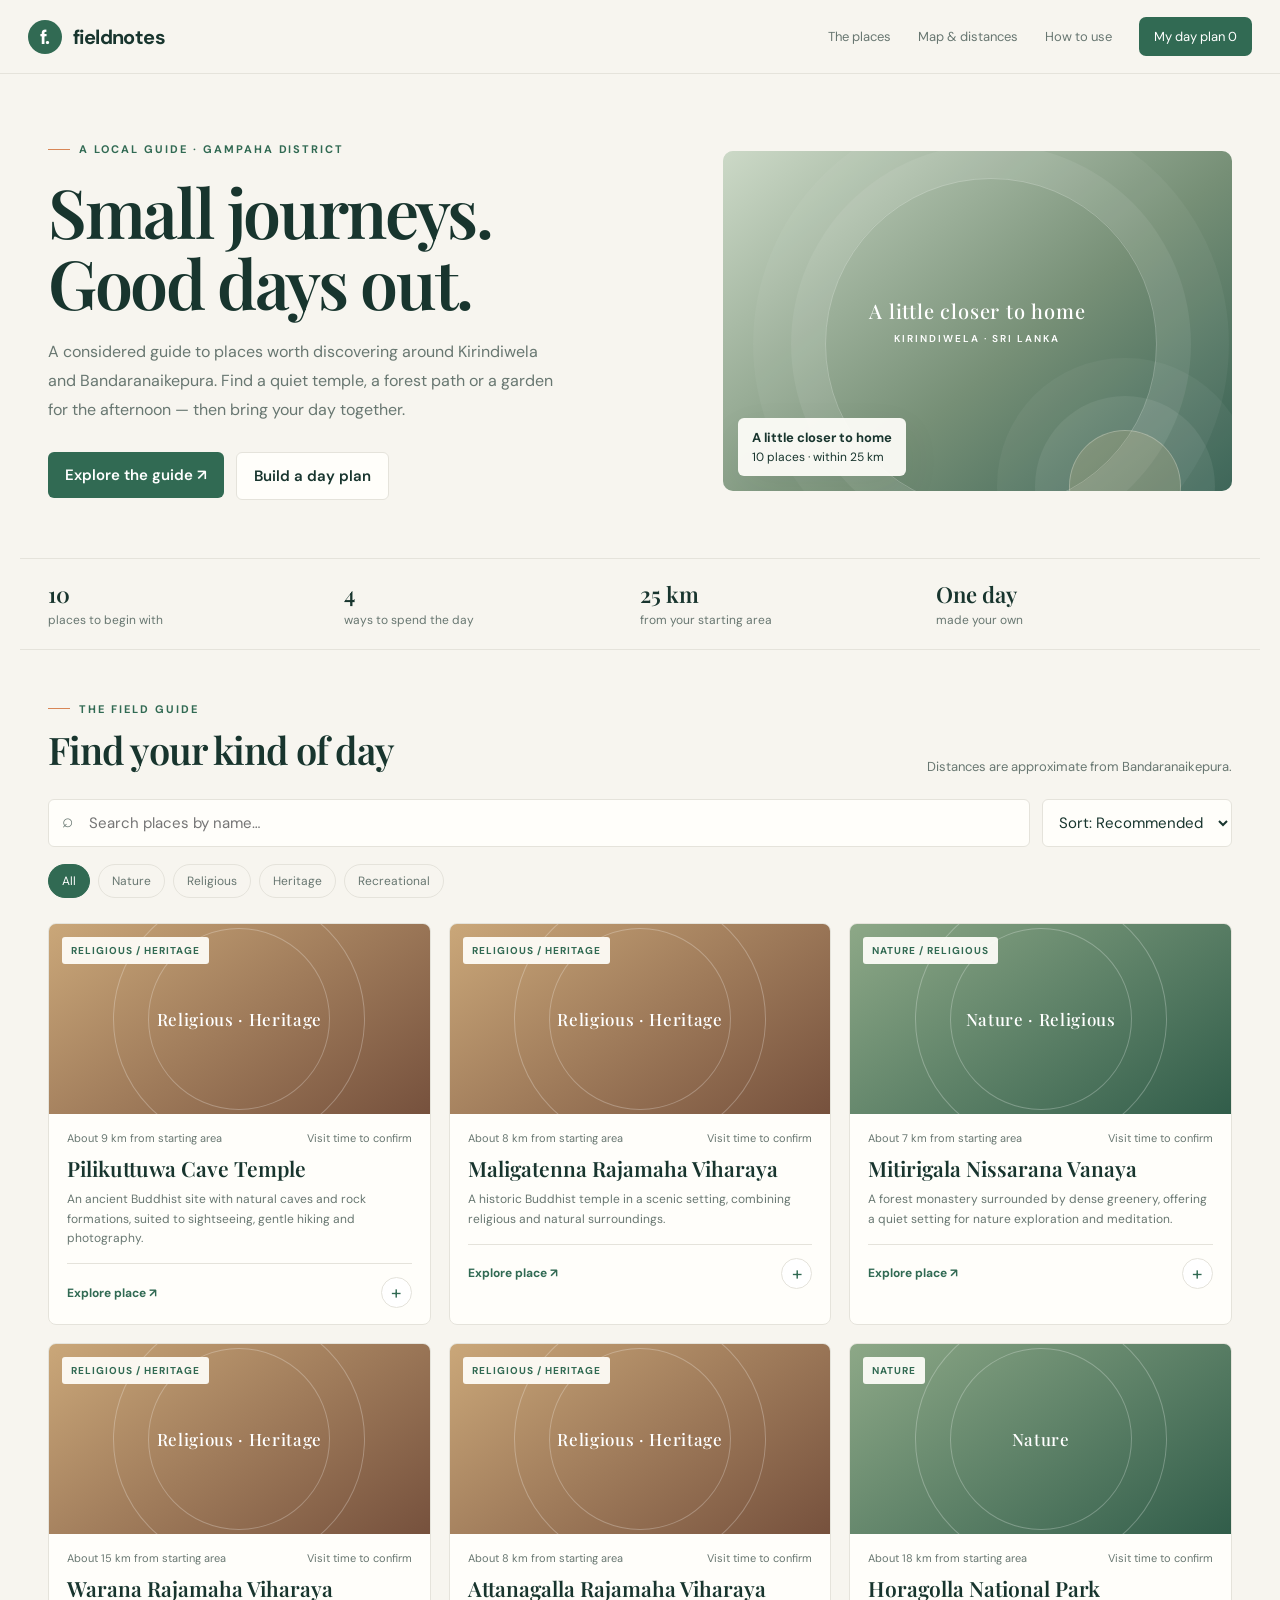
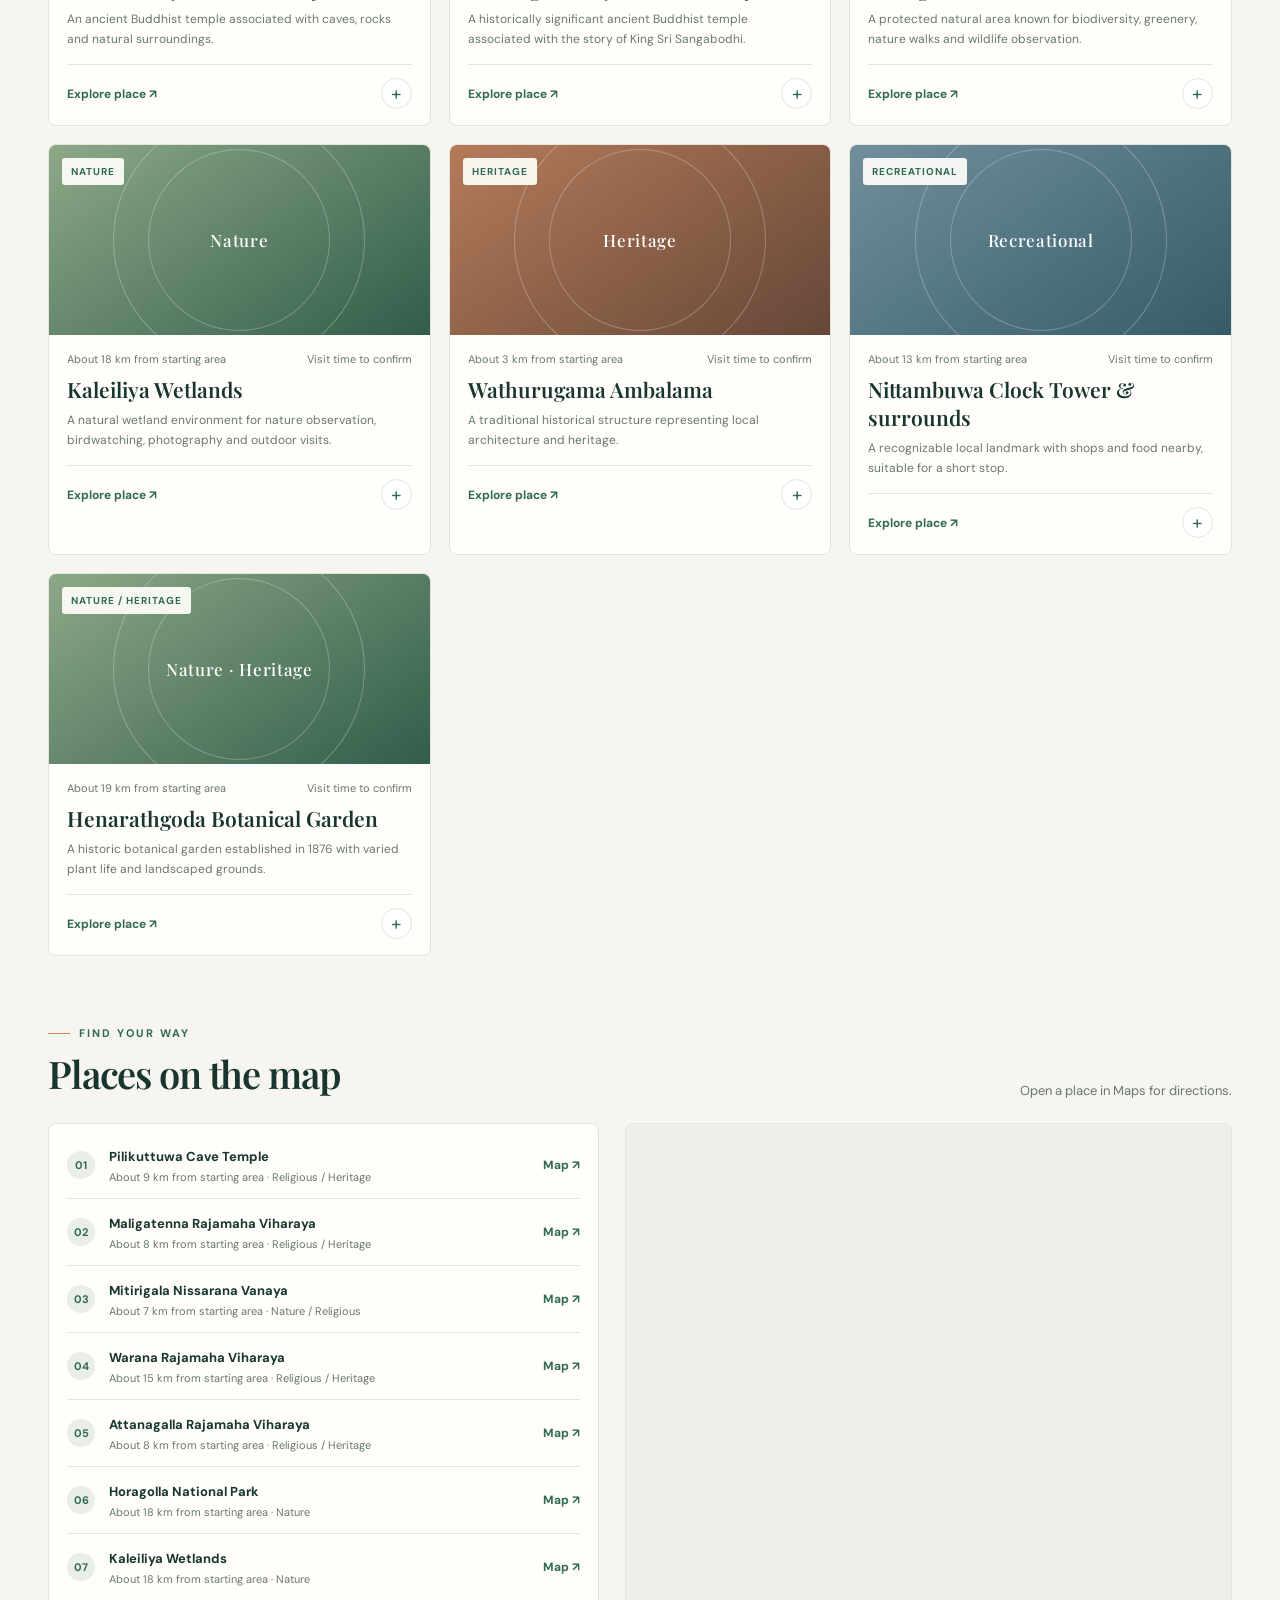
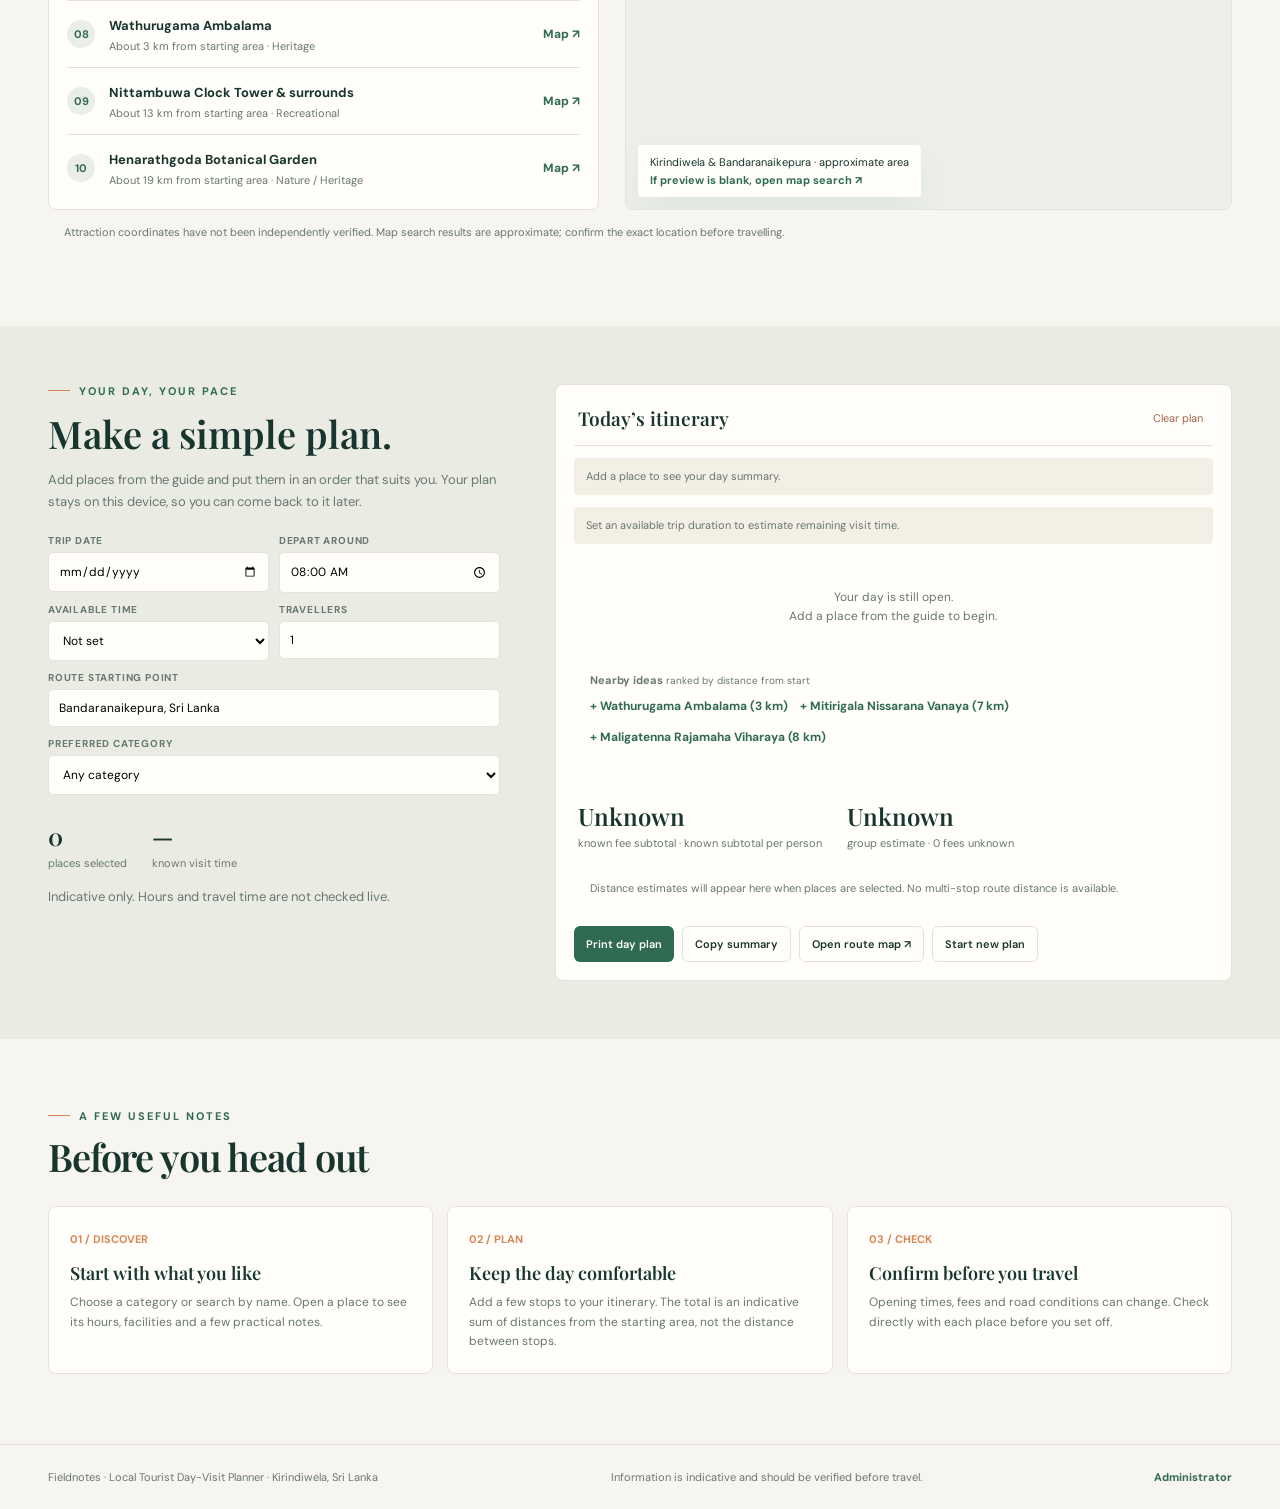
==== index.html @ 4ad93542 "Initial project import" ====
<!doctype html>
<html lang="en">

<head>
    <meta charset="utf-8">
    <meta name="viewport" content="width=device-width,initial-scale=1">
    <meta name="theme-color" content="#f7f5ef">
    <title>Fieldnotes — Local day-trip guide</title>
    <link rel="preconnect" href="https://fonts.googleapis.com">
    <link rel="preconnect" href="https://fonts.gstatic.com" crossorigin>
    <link
        href="https://fonts.googleapis.com/css2?family=DM+Sans:wght@400;500;600;700&family=Playfair+Display:wght@500;600;700&display=swap"
        rel="stylesheet">
    <link rel="stylesheet" href="styles.css">
</head>

<body>
    <header class="topbar"><a class="brand" href="#top"><span
                class="mark">f.</span> fieldnotes</a>
        <nav class="nav"><a href="#places">The places</a><a href="#map">Map & distances</a><a href="#guide">How to
                use</a><a class="plan-link" href="#planner">My day plan <span id="navCount">0</span></a></nav>
    </header>
    <main id="top">
        <section class="hero">
            <div>
                <div class="eyebrow">A local guide · Gampaha district</div>
                <h1>Small journeys.<br>Good days out.</h1>
                <p>A considered guide to places worth discovering around Kirindiwela and Bandaranaikepura. Find a quiet
                    temple, a forest path or a garden for the afternoon — then bring your day together.</p>
                <div class="hero-actions"><a href="#places"><button class="button primary">Explore the guide
                            ↗</button></a><a href="#planner"><button class="button secondary">Build a day
                            plan</button></a></div>
            </div>
            <div class="hero-image">
                <div class="scenic-art" aria-label="Illustrated local landscape">
                    <div class="scenic-label">A little closer to home<small>Kirindiwela · Sri Lanka</small></div>
                </div>
                <div class="photo-note"><b>A little closer to home</b>10 places · within 25 km</div>
            </div>
        </section>
        <div class="stats">
            <div class="stat"><b id="placeCount">10</b><span>places to begin with</span></div>
            <div class="stat"><b id="categoryCount">4</b><span>ways to spend the day</span></div>
            <div class="stat"><b>25 km</b><span>from your starting area</span></div>
            <div class="stat"><b>One day</b><span>made your own</span></div>
        </div>
        <section class="section" id="places">
            <div class="section-head">
                <div>
                    <div class="eyebrow">The field guide</div>
                    <h2>Find your kind of day</h2>
                </div>
                <p>Distances are approximate from Bandaranaikepura.</p>
            </div>
            <div class="toolbar"><label class="search"><span>⌕</span><input id="search"
                        placeholder="Search places by name…" aria-label="Search attractions"></label><select
                    class="sort" id="sort">
                    <option value="default">Sort: Recommended</option>
                    <option value="distance">Nearest first</option>
                    <option value="name">Name A–Z</option>
                </select></div>
            <div class="chips" id="chips"></div>
            <div class="cards" id="cards"></div>
        </section>
        <section class="section" id="map">
            <div class="section-head">
                <div>
                    <div class="eyebrow">Find your way</div>
                    <h2>Places on the map</h2>
                </div>
                <p>Open a place in Maps for directions.</p>
            </div>
            <div class="map-layout">
                <div class="map-list" id="mapList"></div>
                <div class="mapbox"><iframe id="mapFrame" title="Search map for attractions near Kirindiwela"
                        loading="lazy"
                        src="https://www.google.com/maps?q=Kirindiwela%2C%20Sri%20Lanka&output=embed"></iframe>
                    <div class="map-caption"><span id="mapCaption">Kirindiwela & Bandaranaikepura · approximate
                            area</span><br><a id="mapFallbackLink" target="_blank" rel="noopener"
                            href="https://www.google.com/maps/search/?api=1&amp;query=Kirindiwela%20Sri%20Lanka">If
                            preview is blank, open map search ↗</a></div>
                </div>
            </div>
            <p class="map-note">Attraction coordinates have not been independently verified. Map search results are
                approximate; confirm the exact location before travelling.</p>
        </section>
        <section class="planner" id="planner">
            <div class="planner-inner">
                <div class="planner-intro">
                    <div class="eyebrow">Your day, your pace</div>
                    <h2>Make a simple plan.</h2>
                    <p>Add places from the guide and put them in an order that suits you. Your plan stays on this
                        device, so you can come back to it later.</p>
                    <div class="settings">
                        <div class="field"><label for="tripDate">Trip date</label><input id="tripDate" type="date">
                        </div>
                        <div class="field"><label for="departure">Depart around</label><input id="departure" type="time"
                                value="08:00"></div>
                        <div class="field"><label for="availableHours">Available time</label><select
                                id="availableHours">
                                <option value="">Not set</option>
                                <option value="4">4 hours</option>
                                <option value="6">6 hours</option>
                                <option value="8">8 hours</option>
                                <option value="10">10 hours</option>
                            </select></div>
                        <div class="field"><label for="travelers">Travellers</label><input id="travelers" type="number"
                                min="1" max="30" value="1"></div>
                        <div class="field full"><label for="startLocation">Route starting point</label><input
                                id="startLocation" maxlength="120" value="Bandaranaikepura, Sri Lanka"></div>
                        <div class="field full-width"><label for="preferred">Preferred
                                category</label><select id="preferred">
                                <option value="All">Any category</option>
                                <option>Nature</option>
                                <option>Religious</option>
                                <option>Heritage</option>
                                <option>Recreational</option>
                            </select></div>
                    </div>
                    <div class="planner-summary">
                        <div><b id="planPlaces">0</b><span>places selected</span></div>
                        <div><b id="planVisitTime">—</b><span>known visit time</span></div>
                    </div>
                    <p class="planner-footnote">Indicative only. Hours and travel time are not checked
                        live.</p>
                </div>
                <div class="itinerary">
                    <div class="itin-head"><b>Today’s itinerary</b><button id="clearPlan">Clear plan</button></div>
                    <div class="notice" id="planAdvice">Add a place to see your day summary.</div>
                    <div class="notice" id="timeRemainder">Set an available trip duration to
                        estimate remaining visit time.</div>
                    <div id="itinItems"></div>
                    <div class="planner-summary fee-summary">
                        <div><b id="planKnownFees">LKR —</b><span>known fee subtotal · <span id="feePerPerson">per
                                    person</span></span></div>
                        <div><b id="planGroupFees">LKR —</b><span id="unknownFees">group total</span></div>
                    </div>
                    <div class="map-note" id="planDistances">Distance estimates are listed per attraction. No multi-stop
                        route distance is available.</div>
                    <div class="itin-actions"><button class="button primary" id="printPlan">Print day
                            plan</button><button class="button secondary" id="sharePlan">Copy summary</button><button
                            class="button secondary" id="openRoute">Open route map ↗</button><button
                            class="button secondary" id="newPlan">Start new plan</button></div>
                </div>
            </div>
        </section>
        <section class="section" id="guide">
            <div class="section-head">
                <div>
                    <div class="eyebrow">A few useful notes</div>
                    <h2>Before you head out</h2>
                </div>
            </div>
            <div class="guide">
                <article><span class="index">01 / DISCOVER</span>
                    <h3>Start with what you like</h3>
                    <p>Choose a category or search by name. Open a place to see its hours, facilities and a few
                        practical notes.</p>
                </article>
                <article><span class="index">02 / PLAN</span>
                    <h3>Keep the day comfortable</h3>
                    <p>Add a few stops to your itinerary. The total is an indicative sum of distances from the starting
                        area, not the distance between stops.</p>
                </article>
                <article><span class="index">03 / CHECK</span>
                    <h3>Confirm before you travel</h3>
                    <p>Opening times, fees and road conditions can change. Check directly with each place before you set
                        off.</p>
                </article>
            </div>
        </section>
    </main>
    <footer class="footer"><span>Fieldnotes · Local Tourist Day-Visit Planner · Kirindiwela, Sri
            Lanka</span><span>Information is indicative and should be verified before travel.</span><a
            class="footer-admin" href="admin/index.html" target="_blank" rel="noopener noreferrer">Administrator</a></footer>
    <div class="toast" id="toast"></div>
    <div class="modal-backdrop" id="modal">
        <div class="modal" id="modalContent"></div>
    </div>
    <script src="app.js" defer></script>
</body>

</html>
---- styles.css ----
:root {
            --ink: #18352e;
            --muted: #687771;
            --paper: #f7f5ef;
            --white: #fffefa;
            --line: #e5e3db;
            --green: #316a53;
            --sage: #e9eee7;
            --orange: #d88656;
            --shadow: 0 14px 38px #21382c10
        }

        * {
            box-sizing: border-box
        }

        body {
            margin: 0;
            color: var(--ink);
            background: var(--paper);
            font: 15px 'DM Sans', sans-serif
        }

        button,
        input,
        select,
        textarea {
            font: inherit
        }

        button {
            cursor: pointer
        }

        .topbar {
            height: 74px;
            border-bottom: 1px solid var(--line);
            display: flex;
            align-items: center;
            justify-content: space-between;
            padding: 0 max(calc((100vw - 1240px)/2), 28px);
            background: #f7f5efed;
            position: sticky;
            top: 0;
            z-index: 5;
            backdrop-filter: blur(12px)
        }

        .brand {
            display: flex;
            gap: 11px;
            align-items: center;
            font-weight: 700;
            letter-spacing: -.03em;
            font-size: 20px
        }

        .mark {
            height: 34px;
            width: 34px;
            border-radius: 50%;
            background: var(--green);
            color: #fff;
            display: grid;
            place-items: center
        }

        .nav {
            display: flex;
            align-items: center;
            gap: 27px
        }

        .nav a {
            color: var(--muted);
            text-decoration: none;
            font-size: 13px
        }

        .nav .plan-link {
            background: var(--green);
            color: white;
            padding: 11px 15px;
            border-radius: 7px
        }

        .hero {
            max-width: 1240px;
            margin: auto;
            display: grid;
            grid-template-columns: 1fr 43%;
            gap: 58px;
            padding: 68px 28px 58px;
            align-items: center
        }

        .eyebrow {
            font-size: 11px;
            text-transform: uppercase;
            letter-spacing: .18em;
            font-weight: 700;
            color: var(--green);
            display: flex;
            align-items: center;
            gap: 9px
        }

        .eyebrow:before {
            content: '';
            width: 22px;
            height: 1px;
            background: var(--orange)
        }

        h1,
        h2,
        h3,
        p {
            margin-top: 0
        }

        h1 {
            font: 600 clamp(43px, 5.3vw, 68px)/1.05 'Playfair Display', serif;
            letter-spacing: -.035em;
            margin: 20px 0
        }

        .hero p {
            color: var(--muted);
            max-width: 520px;
            line-height: 1.8;
            font-size: 16px
        }

        .hero-actions {
            display: flex;
            gap: 12px;
            margin-top: 27px
        }

        .button {
            border: 0;
            border-radius: 6px;
            padding: 13px 17px;
            font-weight: 600
        }

        .primary {
            background: var(--green);
            color: white
        }

        .secondary {
            background: var(--white);
            border: 1px solid var(--line);
            color: var(--ink)
        }

        .hero-image {
            height: 340px;
            border-radius: 10px;
            overflow: hidden;
            position: relative;
            background: #d2d8cc
        }

        .hero-image img {
            width: 100%;
            height: 100%;
            object-fit: cover
        }

        .photo-note {
            position: absolute;
            bottom: 15px;
            left: 15px;
            background: #fffefaed;
            padding: 11px 14px;
            border-radius: 6px;
            font-size: 12px;
            box-shadow: var(--shadow)
        }

        .photo-note b {
            display: block;
            font-size: 13px;
            margin-bottom: 3px
        }

        .stats {
            max-width: 1240px;
            margin: 0 auto 52px;
            padding: 0 28px;
            display: grid;
            grid-template-columns: repeat(4, 1fr);
            border-block: 1px solid var(--line)
        }

        .stat {
            padding: 20px 10px 20px 0
        }

        .stat b {
            font: 600 22px 'Playfair Display', serif;
            display: block
        }

        .stat span {
            color: var(--muted);
            font-size: 12px
        }

        .section {
            max-width: 1240px;
            padding: 0 28px;
            margin: 0 auto 70px
        }

        .section-head {
            display: flex;
            justify-content: space-between;
            align-items: end;
            margin-bottom: 24px
        }

        .section-head h2 {
            font: 600 38px 'Playfair Display', serif;
            letter-spacing: -.03em;
            margin: 8px 0 0
        }

        .section-head p {
            margin: 0;
            color: var(--muted);
            font-size: 13px
        }

        .toolbar {
            display: flex;
            gap: 12px;
            align-items: center;
            margin-bottom: 17px
        }

        .search {
            position: relative;
            flex: 1
        }

        .search input {
            width: 100%;
            border: 1px solid var(--line);
            border-radius: 6px;
            padding: 13px 14px 13px 40px;
            background: var(--white);
            outline-color: var(--green)
        }

        .search span {
            position: absolute;
            left: 14px;
            top: 9px;
            color: var(--muted);
            font-size: 19px
        }

        .sort {
            padding: 12px;
            border: 1px solid var(--line);
            border-radius: 6px;
            background: var(--white);
            color: var(--ink)
        }

        .chips {
            display: flex;
            flex-wrap: wrap;
            gap: 8px;
            margin-bottom: 25px
        }

        .chip {
            border: 1px solid var(--line);
            background: transparent;
            border-radius: 99px;
            padding: 8px 13px;
            color: var(--muted);
            font-size: 12px
        }

        .chip.active {
            background: var(--green);
            border-color: var(--green);
            color: #fff
        }

        .cards {
            display: grid;
            grid-template-columns: repeat(3, 1fr);
            gap: 18px
        }

        .card {
            background: var(--white);
            border: 1px solid var(--line);
            border-radius: 8px;
            overflow: hidden;
            transition: transform .2s, box-shadow .2s
        }

        .card:hover {
            transform: translateY(-3px);
            box-shadow: var(--shadow)
        }

        .card-img {
            height: 190px;
            position: relative;
            background: #d6ddd2
        }

        .card-img img {
            width: 100%;
            height: 100%;
            object-fit: cover
        }

        .tag {
            position: absolute;
            top: 13px;
            left: 13px;
            background: #fffefaed;
            color: var(--green);
            font-size: 10px;
            text-transform: uppercase;
            letter-spacing: .1em;
            padding: 7px 9px;
            border-radius: 3px;
            font-weight: 700
        }

        .card-body {
            padding: 17px 18px 16px
        }

        .card-meta {
            display: flex;
            justify-content: space-between;
            color: var(--muted);
            font-size: 11px;
            margin-bottom: 9px
        }

        .card h3 {
            font: 600 21px 'Playfair Display', serif;
            margin-bottom: 8px
        }

        .card p {
            font-size: 12px;
            line-height: 1.65;
            color: var(--muted);
            min-height: 40px;
            margin-bottom: 14px
        }

        .card-foot {
            border-top: 1px solid var(--line);
            padding-top: 13px;
            display: flex;
            justify-content: space-between;
            align-items: center
        }

        .text-button {
            border: 0;
            background: none;
            color: var(--green);
            font-weight: 700;
            font-size: 12px;
            padding: 0
        }

        .add-button {
            height: 31px;
            width: 31px;
            border: 1px solid var(--line);
            border-radius: 50%;
            background: white;
            color: var(--green);
            font-size: 19px
        }

        .empty {
            padding: 45px;
            text-align: center;
            border: 1px dashed #c5cec6;
            color: var(--muted);
            border-radius: 8px;
            grid-column: 1/-1
        }

        .map-layout {
            display: grid;
            grid-template-columns: 1fr 1.1fr;
            gap: 26px
        }

        .map-list {
            background: var(--white);
            border: 1px solid var(--line);
            border-radius: 8px;
            padding: 8px 18px
        }

        .map-row {
            display: flex;
            align-items: center;
            gap: 14px;
            padding: 14px 0;
            border-bottom: 1px solid var(--line)
        }

        .map-row:last-child {
            border: 0
        }

        .num {
            width: 28px;
            height: 28px;
            border-radius: 50%;
            background: var(--sage);
            display: grid;
            place-items: center;
            font-size: 11px;
            color: var(--green);
            font-weight: 700
        }

        .map-row strong {
            font-size: 13px
        }

        .map-row small {
            display: block;
            color: var(--muted);
            font-size: 11px;
            margin-top: 4px
        }

        .map-row button {
            margin-left: auto
        }

        .mapbox {
            background: #e7ece5;
            border-radius: 8px;
            overflow: hidden;
            min-height: 360px;
            border: 1px solid var(--line);
            position: relative
        }

        .mapbox iframe {
            width: 100%;
            height: 100%;
            min-height: 360px;
            border: 0;
            filter: saturate(.8)
        }

        .map-caption {
            position: absolute;
            left: 12px;
            bottom: 12px;
            background: var(--white);
            padding: 10px 12px;
            border-radius: 4px;
            font-size: 11px;
            box-shadow: var(--shadow)
        }

        .planner {
            background: #eaece4;
            padding: 58px max(calc((100vw - 1184px)/2), 28px);
            margin-bottom: 70px
        }

        .planner-inner {
            max-width: 1184px;
            margin: auto;
            display: grid;
            grid-template-columns: .8fr 1.2fr;
            gap: 55px
        }

        .planner h2 {
            font: 600 38px 'Playfair Display', serif;
            margin: 10px 0
        }

        .planner-intro p {
            line-height: 1.7;
            color: var(--muted);
            font-size: 13px
        }

        .planner-summary {
            display: flex;
            gap: 25px;
            margin-top: 25px
        }

        .planner-summary b {
            font: 600 24px 'Playfair Display', serif;
            display: block
        }

        .planner-summary span {
            font-size: 11px;
            color: var(--muted)
        }

        .itinerary {
            background: var(--white);
            border: 1px solid var(--line);
            border-radius: 8px;
            padding: 18px
        }

        .itin-head {
            display: flex;
            justify-content: space-between;
            align-items: center;
            padding: 2px 4px 14px;
            border-bottom: 1px solid var(--line)
        }

        .itin-head b {
            font: 600 19px 'Playfair Display', serif
        }

        .itin-head button {
            background: transparent;
            border: 0;
            color: #a2674c;
            font-size: 11px
        }

        .itin-item {
            display: flex;
            align-items: center;
            gap: 13px;
            padding: 13px 4px;
            border-bottom: 1px solid var(--line)
        }

        .itin-time {
            font-size: 11px;
            color: var(--green);
            font-weight: 700;
            width: 48px
        }

        .itin-item strong {
            font-size: 13px
        }

        .itin-item small {
            display: block;
            color: var(--muted);
            font-size: 10px;
            margin-top: 3px
        }

        .itin-item button {
            border: 0;
            background: none;
            color: #9b8c80;
            font-size: 18px
        }

        .itin-empty {
            text-align: center;
            padding: 32px 12px;
            color: var(--muted);
            font-size: 12px;
            line-height: 1.6
        }

        .itin-actions {
            display: flex;
            gap: 8px;
            padding-top: 14px
        }

        .itin-actions .button {
            font-size: 11px;
            padding: 10px 12px
        }

        .guide {
            display: grid;
            grid-template-columns: repeat(3, 1fr);
            gap: 14px
        }

        .guide article {
            padding: 21px;
            background: var(--white);
            border: 1px solid var(--line);
            border-radius: 8px
        }

        .guide .index {
            font-size: 11px;
            color: var(--orange);
            font-weight: 700
        }

        .guide h3 {
            font: 600 18px 'Playfair Display', serif;
            margin: 13px 0 8px
        }

        .guide p {
            font-size: 12px;
            color: var(--muted);
            line-height: 1.65;
            margin: 0
        }

        .footer {
            border-top: 1px solid var(--line);
            padding: 25px max(calc((100vw - 1184px)/2), 28px);
            display: flex;
            justify-content: space-between;
            color: var(--muted);
            font-size: 11px
        }

        .footer-admin {
            color: var(--green);
            font-weight: 700;
            text-decoration: none
        }

        .footer-admin:hover {
            text-decoration: underline
        }

        .modal-backdrop {
            position: fixed;
            inset: 0;
            background: #14261f9c;
            z-index: 9;
            display: none;
            align-items: center;
            justify-content: center;
            padding: 20px
        }

        .modal-backdrop.open {
            display: flex
        }

        .modal {
            width: min(630px, 100%);
            max-height: 90vh;
            overflow: auto;
            background: var(--white);
            border-radius: 9px;
            padding: 27px;
            box-shadow: 0 30px 80px #0003
        }

        .modal-top {
            display: flex;
            justify-content: space-between;
            align-items: start
        }

        .modal h2 {
            font: 600 30px 'Playfair Display', serif;
            margin: 5px 0 20px
        }

        .close {
            border: 0;
            background: var(--sage);
            width: 32px;
            height: 32px;
            border-radius: 50%;
            font-size: 20px
        }

        .detail-img {
            width: 100%;
            height: 230px;
            object-fit: cover;
            border-radius: 6px;
            margin-bottom: 17px
        }

        .detail-copy {
            color: var(--muted);
            line-height: 1.75;
            font-size: 13px
        }

        .detail-grid {
            display: grid;
            grid-template-columns: 1fr 1fr;
            gap: 10px;
            margin: 18px 0
        }

        .detail-box {
            background: var(--sage);
            padding: 12px;
            border-radius: 5px
        }

        .detail-box span {
            display: block;
            color: var(--muted);
            font-size: 10px;
            text-transform: uppercase;
            letter-spacing: .08em;
            margin-bottom: 5px
        }

        .detail-box b {
            font-size: 12px
        }

        .admin-list {
            max-height: 300px;
            overflow: auto
        }

        .admin-row {
            display: flex;
            justify-content: space-between;
            align-items: center;
            padding: 10px 0;
            border-bottom: 1px solid var(--line);
            font-size: 12px
        }

        .admin-row button {
            border: 0;
            background: none;
            color: var(--green);
            font-size: 11px;
            font-weight: 700;
            margin-left: 10px
        }

        .form-grid {
            display: grid;
            grid-template-columns: 1fr 1fr;
            gap: 11px
        }

        .field {
            display: flex;
            flex-direction: column;
            gap: 5px
        }

        .field.full {
            grid-column: 1/-1
        }

        .field label {
            font-size: 10px;
            text-transform: uppercase;
            letter-spacing: .08em;
            color: var(--muted);
            font-weight: 700
        }

        .field input,
        .field select,
        .field textarea {
            border: 1px solid var(--line);
            border-radius: 5px;
            padding: 10px;
            background: #fffefa;
            outline-color: var(--green);
            font-size: 12px
        }

        .field textarea {
            min-height: 68px;
            resize: vertical
        }

        .form-error {
            color: #a3402f;
            font-size: 12px;
            margin: 10px 0
        }

        .login-note {
            background: #f4efe5;
            border-left: 3px solid var(--orange);
            padding: 12px;
            font-size: 11px;
            color: var(--muted);
            line-height: 1.6;
            margin: 15px 0
        }

        .toast {
            position: fixed;
            bottom: 22px;
            left: 50%;
            transform: translate(-50%, 20px);
            background: var(--ink);
            color: white;
            padding: 12px 18px;
            border-radius: 6px;
            font-size: 12px;
            opacity: 0;
            transition: .25s;
            z-index: 20;
            pointer-events: none
        }

        .toast.show {
            opacity: 1;
            transform: translate(-50%, 0)
        }

        @media(max-width:820px) {
            .hero {
                grid-template-columns: 1fr;
                gap: 25px;
                padding-top: 43px
            }

            .hero-image {
                height: 280px
            }

            .cards {
                grid-template-columns: repeat(2, 1fr)
            }

            .map-layout,
            .planner-inner {
                grid-template-columns: 1fr;
                gap: 20px
            }

            .nav {
                gap: 13px
            }

            .nav a:not(.plan-link) {
                display: none
            }

            .stats {
                grid-template-columns: repeat(2, 1fr)
            }
        }

        @media(max-width:540px) {
            .topbar {
                padding: 0 18px
            }

            .hero,
            .section {
                padding-left: 18px;
                padding-right: 18px
            }

            .cards {
                grid-template-columns: 1fr
            }

            .card-img {
                height: 210px
            }

            .section-head {
                align-items: start;
                gap: 12px;
                flex-direction: column
            }

            .section-head h2 {
                font-size: 32px
            }

            .toolbar {
                align-items: stretch;
                flex-direction: column
            }

            .sort {
                width: 100%
            }

            .planner {
                padding: 42px 18px
            }

            .guide {
                grid-template-columns: 1fr
            }

            .footer {
                padding: 22px 18px;
                gap: 14px;
                flex-direction: column
            }

            .detail-grid,
            .form-grid {
                grid-template-columns: 1fr
            }

            .field.full {
                grid-column: auto
            }

            .hero-actions {
                flex-wrap: wrap
            }
        }

        @media print {

            .topbar,
            .hero,
            .stats,
            #places,
            #map,
            #guide,
            .footer,
            .planner-intro,
            .itin-actions,
            .itin-head button {
                display: none !important
            }

            .planner {
                padding: 0;
                background: white;
                margin: 0
            }

            .planner-inner {
                display: block
            }

            .itinerary {
                border: 0
            }

            .itin-item {
                break-inside: avoid
            }

            .itin-item button {
                display: none
            }
        }

        /* Interaction and motion */
        :focus-visible {
            outline: 3px solid #d88656;
            outline-offset: 3px
        }

        button,
        a,
        .card,
        .chip,
        .itin-item {
            transition: background-color .18s, color .18s, border-color .18s, box-shadow .2s, transform .2s, opacity .2s
        }

        .button:hover,
        .add-button:hover {
            transform: translateY(-1px)
        }

        .card-img {
            overflow: hidden
        }

        .card-img .art {
            height: 100%;
            transition: transform .45s cubic-bezier(.2, .7, .2, 1)
        }

        .card:hover .card-img .art {
            transform: scale(1.045)
        }

        .art {
            display: grid;
            place-items: center;
            position: relative;
            overflow: hidden;
            color: #fff
        }

        .art:before,
        .art:after {
            content: '';
            position: absolute;
            border: 1px solid #ffffff42;
            border-radius: 50%;
            width: 180px;
            height: 180px;
            transform: rotate(-22deg)
        }

        .art:after {
            width: 250px;
            height: 250px;
            transform: rotate(24deg)
        }

        .art span {
            position: relative;
            z-index: 1;
            font: 500 17px 'Playfair Display', serif;
            letter-spacing: .04em
        }

        .art.nature {
            background: linear-gradient(145deg, #8da887, #315d4a)
        }

        .art.religious {
            background: linear-gradient(145deg, #caa779, #76513d)
        }

        .art.heritage {
            background: linear-gradient(145deg, #b57b5a, #654737)
        }

        .art.recreational {
            background: linear-gradient(145deg, #718f9d, #365b67)
        }

        .hero-image {
            background: #dce5d8
        }

        .scenic-art {
            height: 100%;
            display: grid;
            place-items: center;
            position: relative;
            overflow: hidden;
            background: linear-gradient(140deg, #ccd9c7, #768f76 58%, #355f52);
            color: #fff
        }

        .scenic-art:before,
        .scenic-art:after {
            content: '';
            position: absolute;
            border: 1px solid #ffffff40;
            width: 330px;
            height: 330px;
            border-radius: 50%;
            left: 20%;
            top: 8%;
            box-shadow: 0 0 0 34px #ffffff12, 0 0 0 72px #ffffff0b
        }

        .scenic-art:after {
            width: 110px;
            height: 110px;
            left: auto;
            right: 10%;
            top: auto;
            bottom: -15%;
            background: #e5d7b04a
        }

        .scenic-label {
            position: relative;
            z-index: 1;
            text-align: center;
            font: 500 20px 'Playfair Display', serif;
            letter-spacing: .04em
        }

        .scenic-label small {
            display: block;
            font: 600 10px 'DM Sans', sans-serif;
            letter-spacing: .2em;
            text-transform: uppercase;
            margin-top: 8px
        }

        .reveal {
            opacity: 0;
            transform: translateY(14px);
            transition: opacity .55s ease, transform .55s ease
        }

        .reveal.in-view {
            opacity: 1;
            transform: none
        }

        .modal-backdrop.open .modal {
            animation: modal-in .22s ease-out
        }

        .toast.show {
            animation: toast-in .22s ease-out
        }

        @keyframes modal-in {
            from {
                opacity: .6;
                transform: translateY(9px) scale(.99)
            }

            to {
                opacity: 1;
                transform: none
            }
        }

        @keyframes toast-in {
            from {
                transform: translate(-50%, 8px)
            }

            to {
                transform: translate(-50%, 0)
            }
        }

        .drag-handle {
            cursor: grab;
            touch-action: none;
            color: #86948d
        }

        .itin-item.dragging {
            opacity: .5;
            background: var(--sage)
        }

        .itin-item.drop-target {
            box-shadow: inset 0 2px var(--orange)
        }

        .settings {
            display: grid;
            grid-template-columns: repeat(2, 1fr);
            gap: 10px;
            margin: 21px 0
        }

        .settings .field input,
        .settings .field select {
            width: 100%
        }

        .map-note {
            padding: 14px 16px;
            color: var(--muted);
            font-size: 11px;
            line-height: 1.6
        }

        .mapbox iframe {
            background: #edf0e9
        }

        .admin-tabs {
            display: flex;
            gap: 8px;
            border-bottom: 1px solid var(--line);
            margin: 14px 0
        }

        .admin-tabs button {
            border: 0;
            background: none;
            padding: 10px 6px;
            color: var(--muted);
            font-size: 12px
        }

        .admin-tabs button.active {
            color: var(--green);
            border-bottom: 2px solid var(--green);
            font-weight: 700
        }

        .stat-cards {
            display: grid;
            grid-template-columns: repeat(2, 1fr);
            gap: 9px;
            margin: 12px 0
        }

        .stat-box {
            padding: 13px;
            background: var(--sage);
            border-radius: 5px
        }

        .stat-box b {
            font: 600 21px 'Playfair Display', serif;
            display: block
        }

        .stat-box small {
            font-size: 10px;
            color: var(--muted)
        }

        .admin-row {
            transition: background .2s
        }

        .admin-row:hover {
            background: #f8f7f2
        }

        .notice {
            padding: 10px 12px;
            background: #f4efe5;
            border-radius: 4px;
            color: var(--muted);
            font-size: 11px;
            line-height: 1.55
        }

        .fatal {
            padding: 12px;
            background: #faeae6;
            color: #863626;
            border-radius: 5px;
            font-size: 12px
        }

        @media(max-width:540px) {
            .settings {
                grid-template-columns: 1fr
            }
        }

        @media(prefers-reduced-motion:reduce) {

            *,
            *::before,
            *::after {
                scroll-behavior: auto !important;
                animation-duration: .01ms !important;
                animation-iteration-count: 1 !important;
                transition-duration: .01ms !important
            }

            .reveal {
                opacity: 1;
                transform: none
            }
        }

.card-img {
            overflow: hidden
        }

        .card-img .art {
            height: 100%;
            transition: transform .45s cubic-bezier(.2, .7, .2, 1)
        }

        .card-img>img {
            position: absolute;
            inset: 0;
            width: 100%;
            height: 100%;
            object-fit: cover;
            z-index: 2
        }

        .detail-photo {
            display: block;
            width: 100%;
            height: 170px;
            object-fit: cover;
            border-radius: 6px;
            margin-bottom: 17px
        }

        .card:hover .card-img .art {
            transform: scale(1.045)
        }

        .add-button.selected {
            background: var(--green);
            border-color: var(--green);
            color: white
        }

        .card {
            animation: card-enter .28s ease-out both
        }

        .itin-item {
            animation: stop-enter .2s ease-out both
        }

        .map-caption a {
            display: inline-block;
            color: var(--green);
            font-weight: 700;
            text-decoration: none;
            margin-top: 4px
        }

        @keyframes card-enter {
            from {
                opacity: .75;
                transform: translateY(7px)
            }

            to {
                opacity: 1;
                transform: none
            }
        }

        @keyframes stop-enter {
            from {
                opacity: .65;
                transform: translateX(6px)
            }

            to {
                opacity: 1;
                transform: none
            }
        }

        .brand {
            color: inherit;
            text-decoration: none
        }

        .field.full-width {
            grid-column: 1/-1
        }

        .planner-footnote {
            font-size: 10px;
            margin-top: 14px
        }

        #planAdvice {
            margin: 12px 0
        }

        #timeRemainder {
            margin: 0 0 12px
        }

        .planner-summary.fee-summary {
            padding: 14px 4px
        }
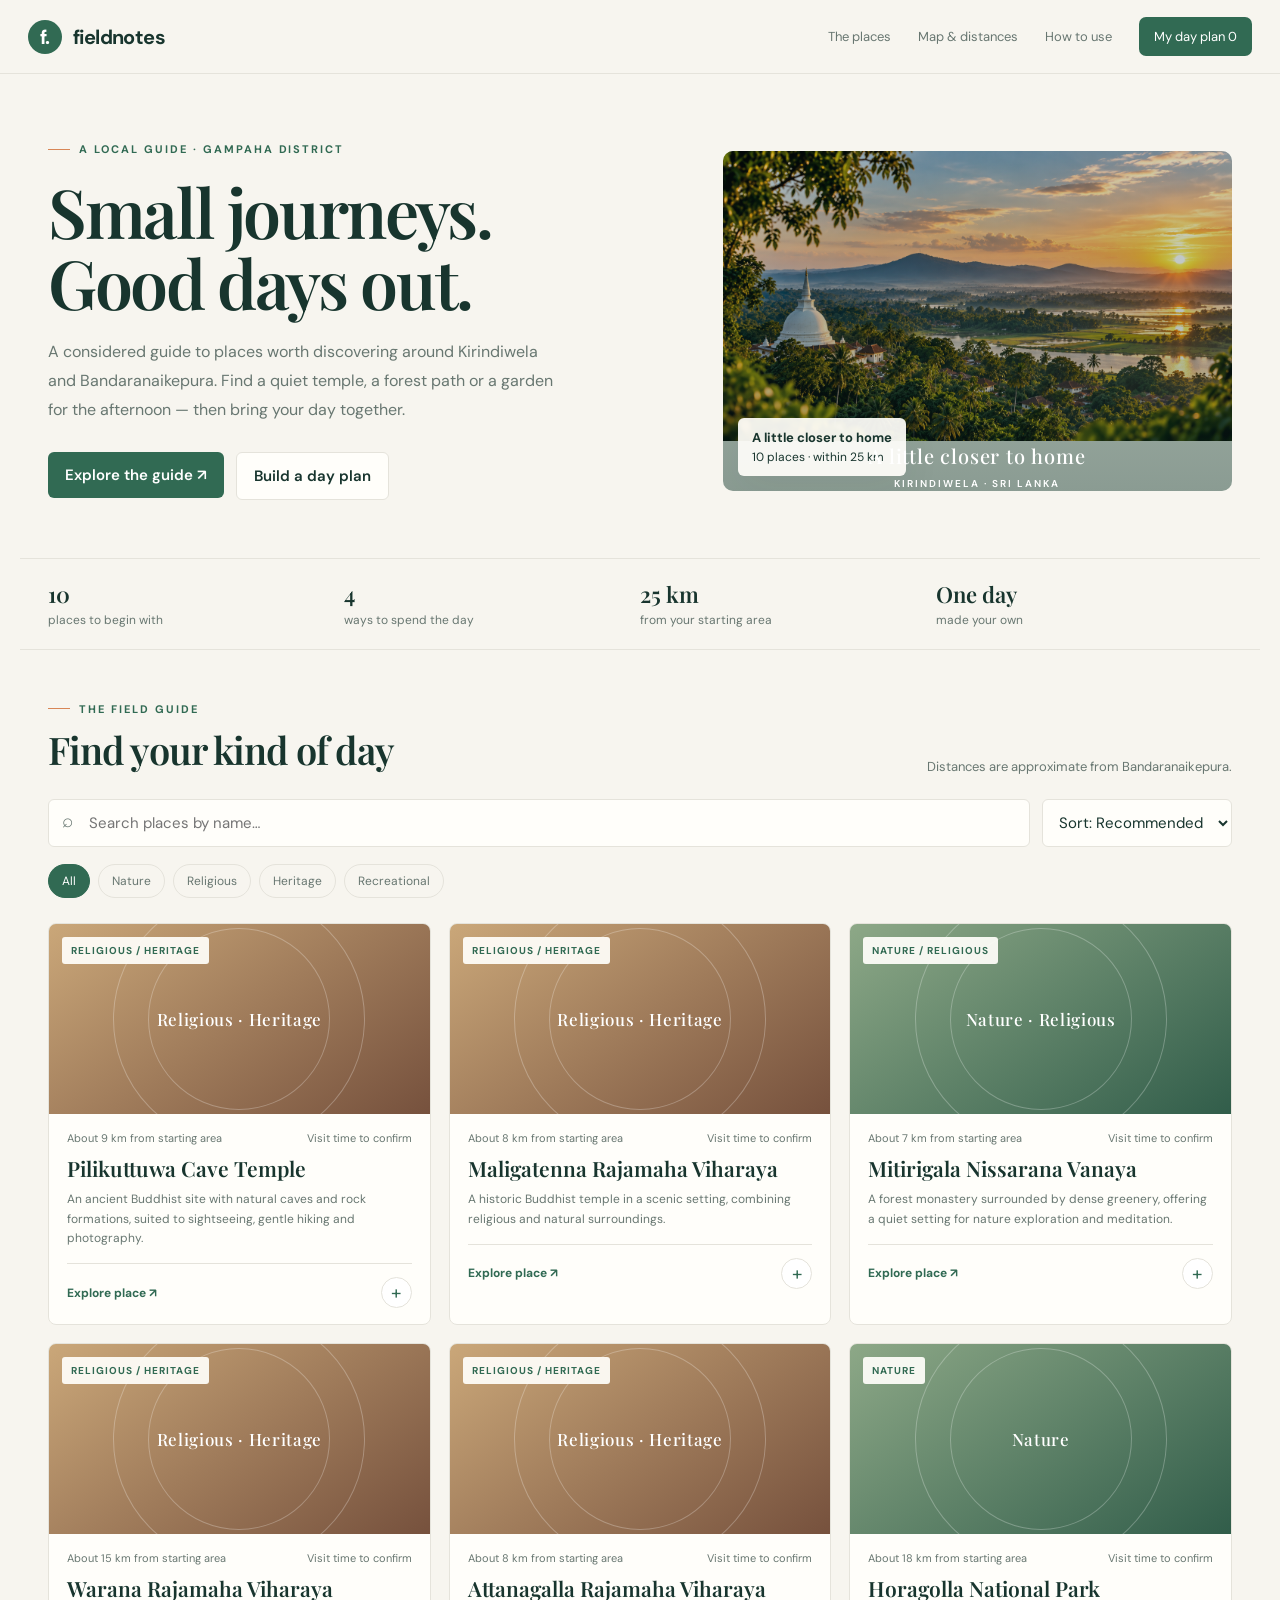
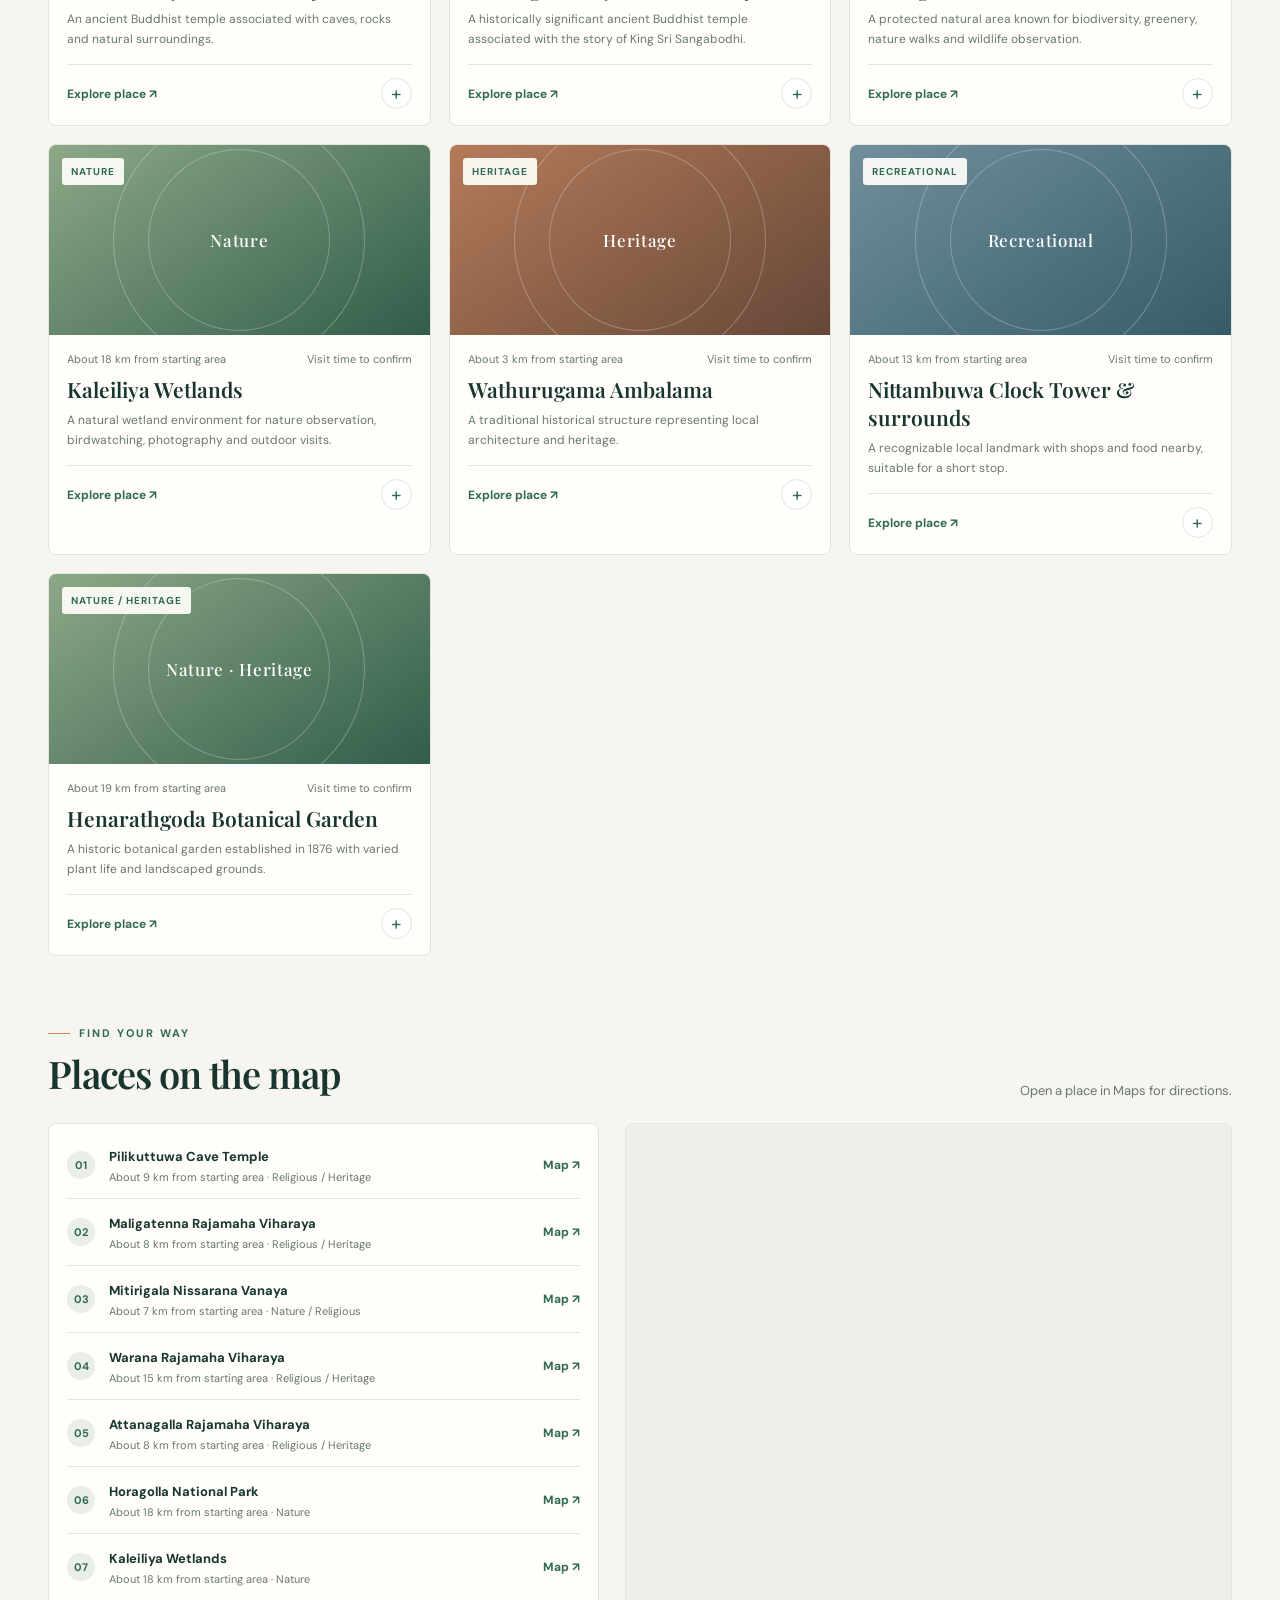
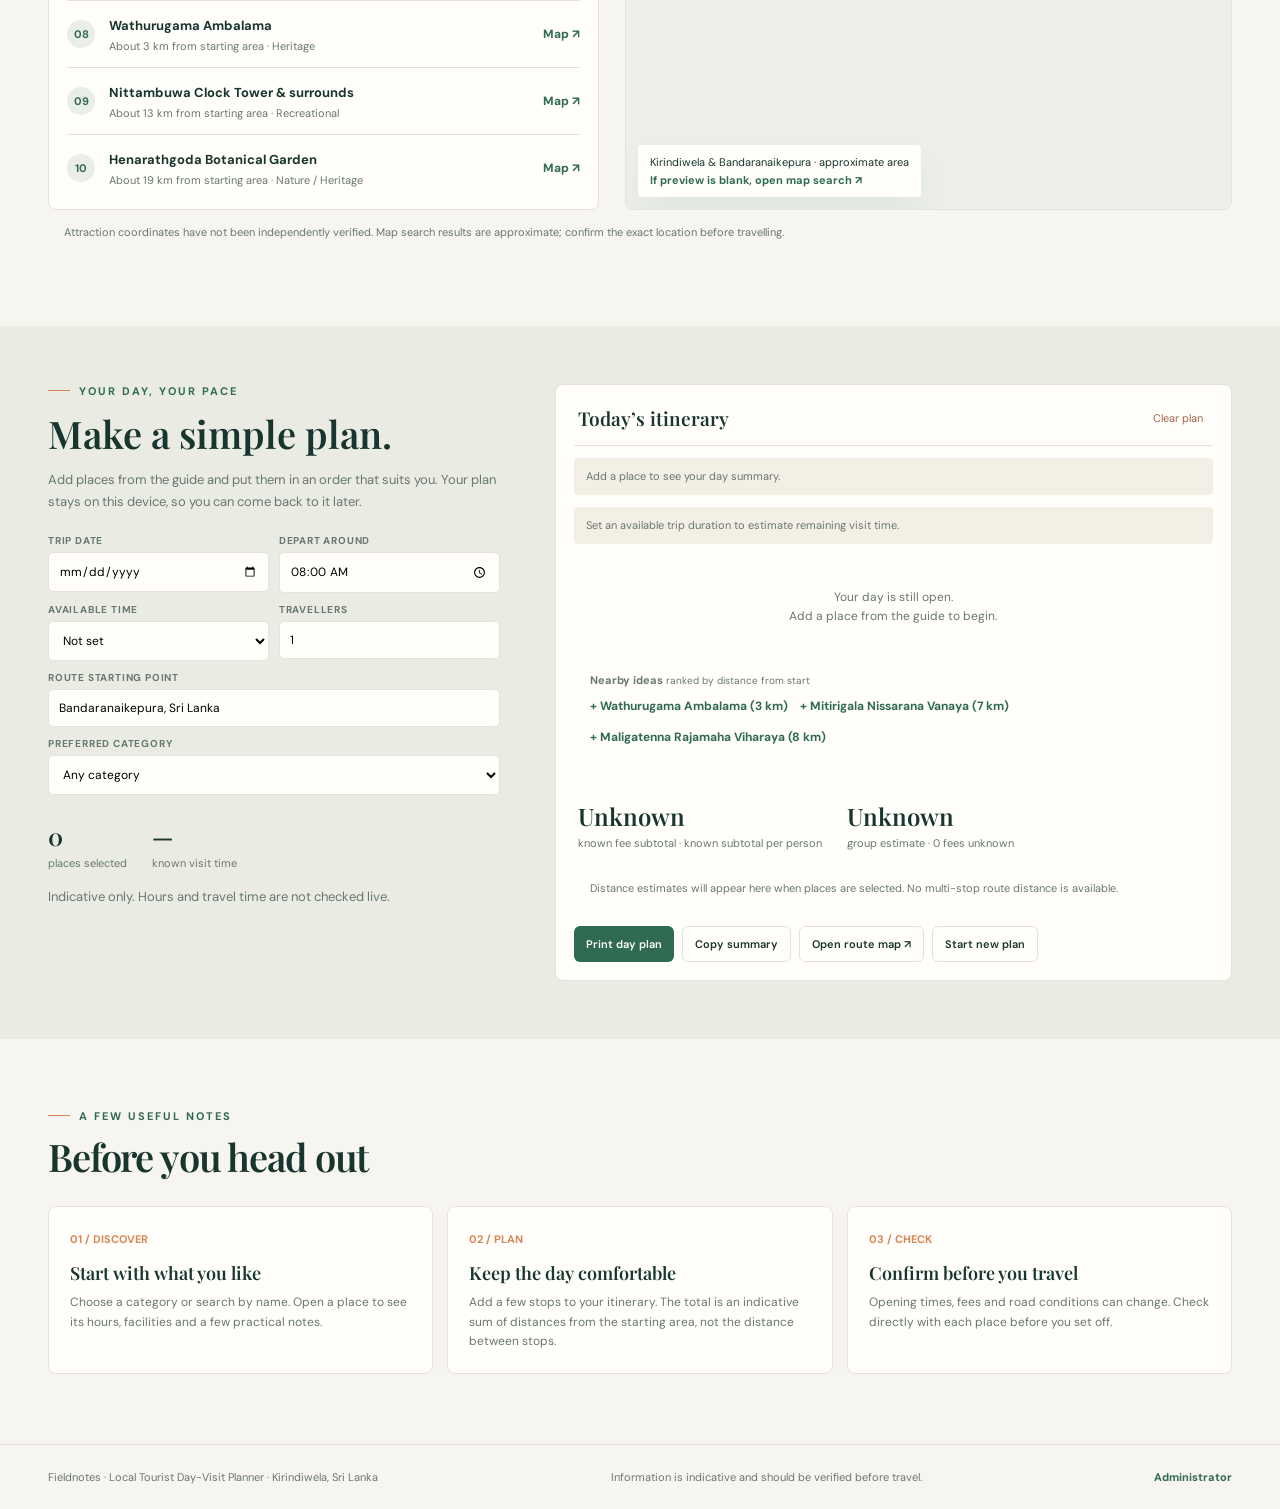
==== commit 575ba67c: "Add sunset stupa hero image" ====
--- a/index.html
+++ b/index.html
@@ -32,7 +32,9 @@
                             plan</button></a></div>
             </div>
             <div class="hero-image">
-                <div class="scenic-art" aria-label="Illustrated local landscape">
+                <div class="scenic-art">
+                    <img src="images/hero-stupa-sunset.png"
+                        alt="Sri Lankan stupa and countryside at sunset">
                     <div class="scenic-label">A little closer to home<small>Kirindiwela · Sri Lanka</small></div>
                 </div>
                 <div class="photo-note"><b>A little closer to home</b>10 places · within 25 km</div>
--- a/styles.css
+++ b/styles.css
@@ -1062,31 +1062,20 @@
             place-items: center;
             position: relative;
             overflow: hidden;
-            background: linear-gradient(140deg, #ccd9c7, #768f76 58%, #355f52);
             color: #fff
         }
 
-        .scenic-art:before,
         .scenic-art:after {
             content: '';
             position: absolute;
-            border: 1px solid #ffffff40;
-            width: 330px;
-            height: 330px;
-            border-radius: 50%;
-            left: 20%;
-            top: 8%;
-            box-shadow: 0 0 0 34px #ffffff12, 0 0 0 72px #ffffff0b
-        }
-
-        .scenic-art:after {
-            width: 110px;
-            height: 110px;
-            left: auto;
-            right: 10%;
-            top: auto;
-            bottom: -15%;
-            background: #e5d7b04a
+            inset: 0;
+            background: linear-gradient(180deg, #102d2a2e, #102d2a66);
+        }
+
+        .scenic-art img {
+            width: 100%;
+            height: 100%;
+            object-fit: cover;
         }
 
         .scenic-label {
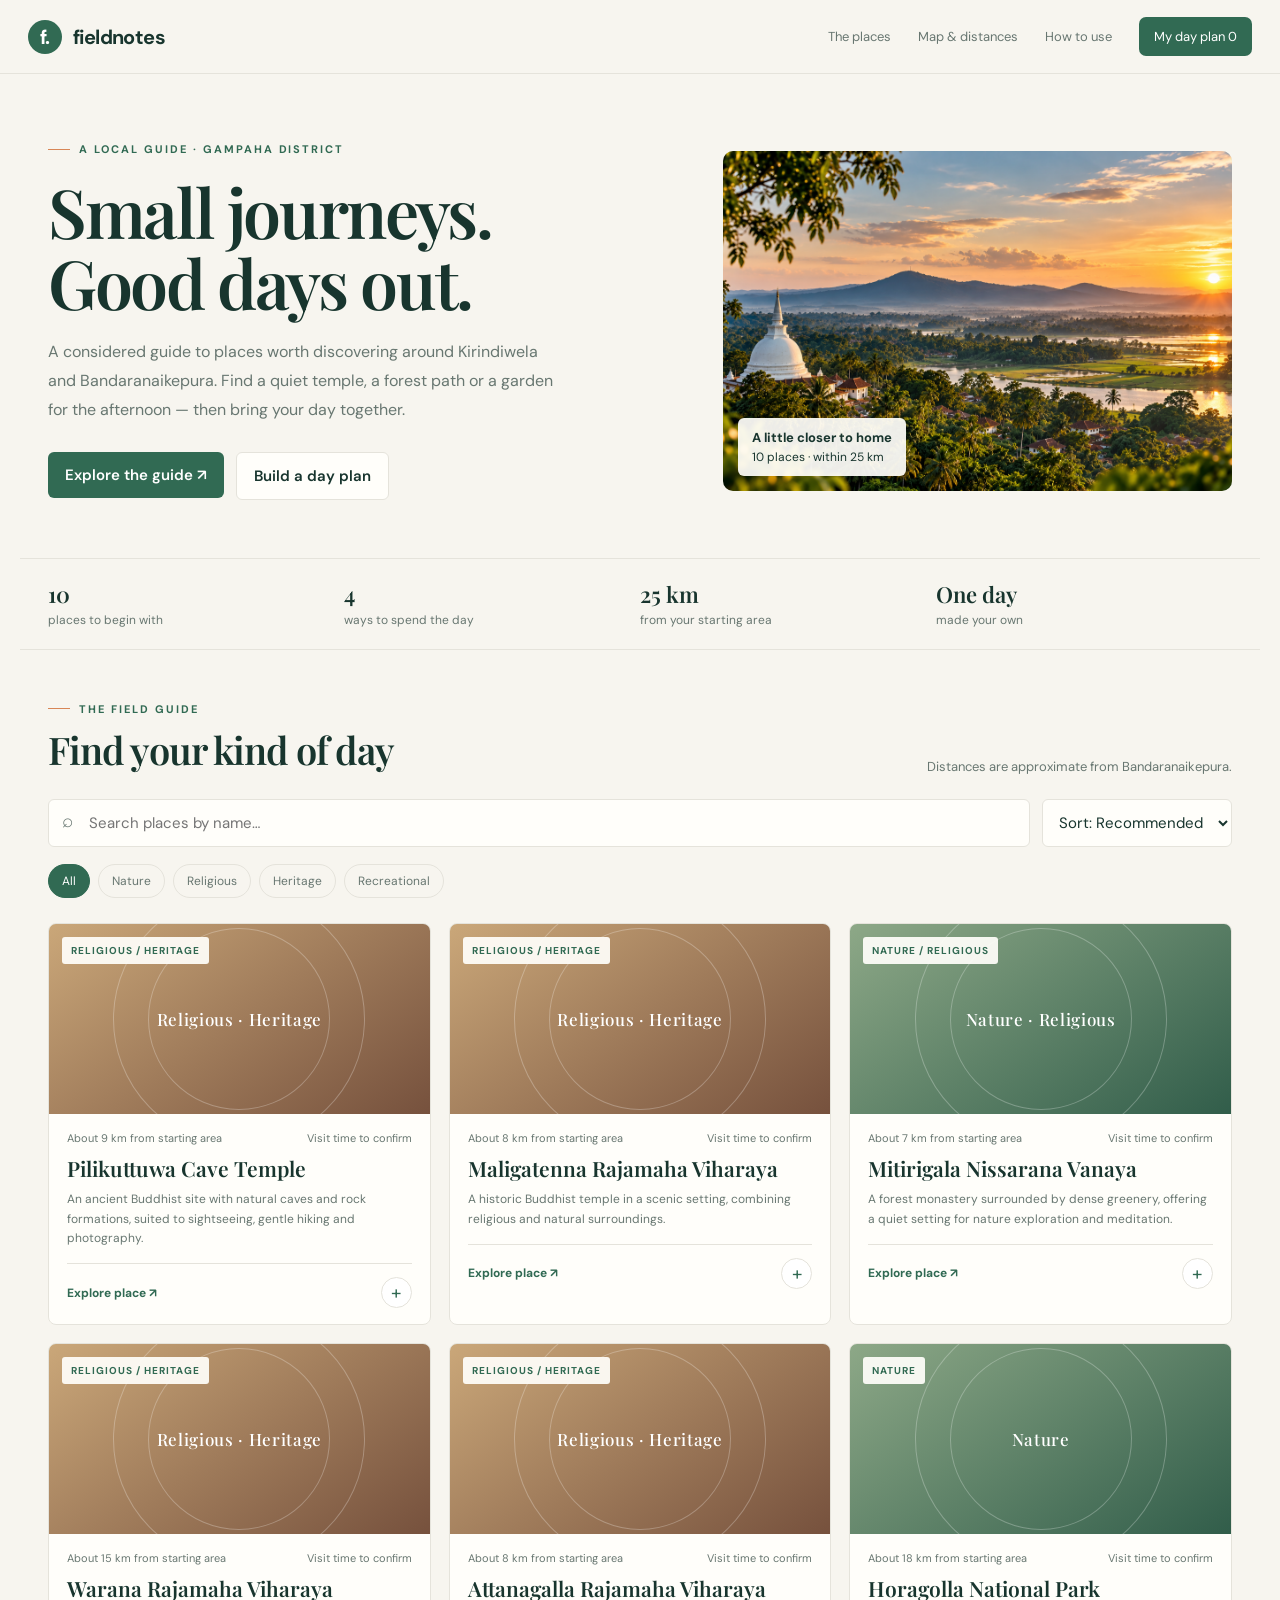
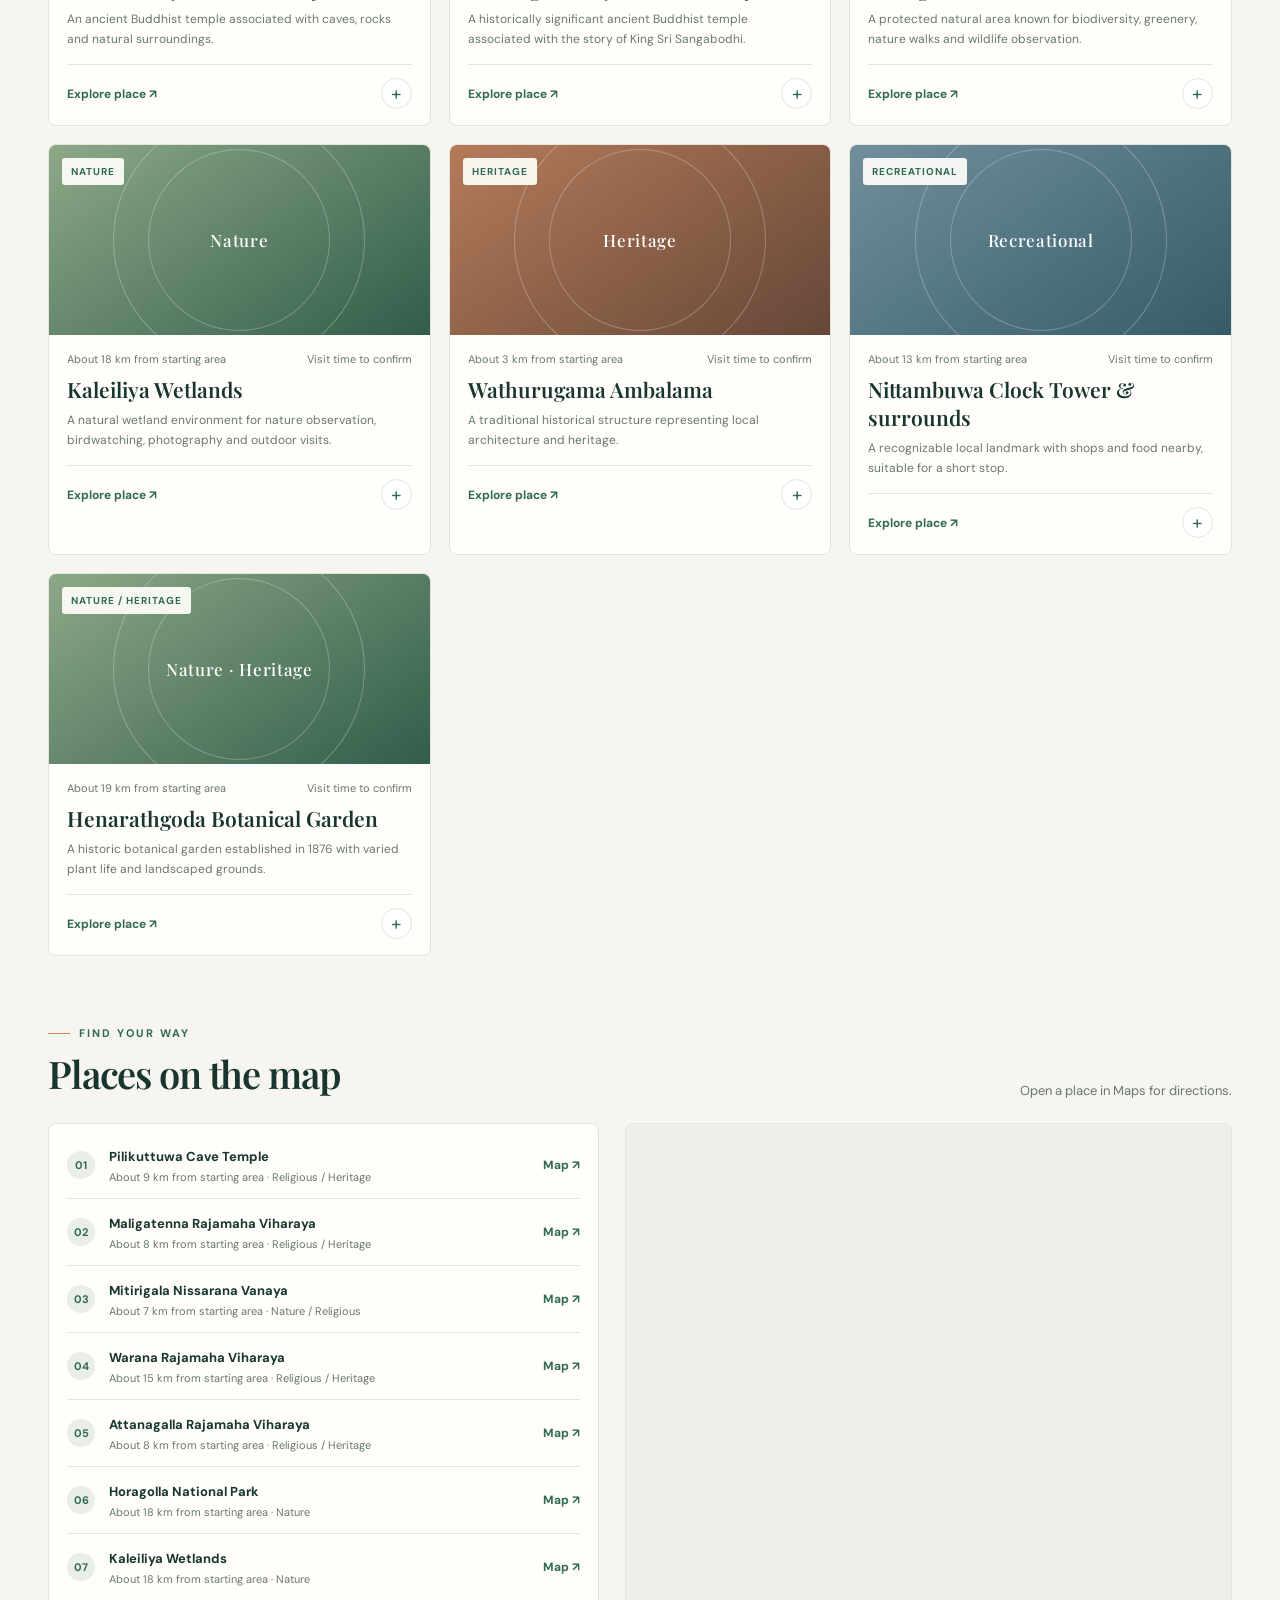
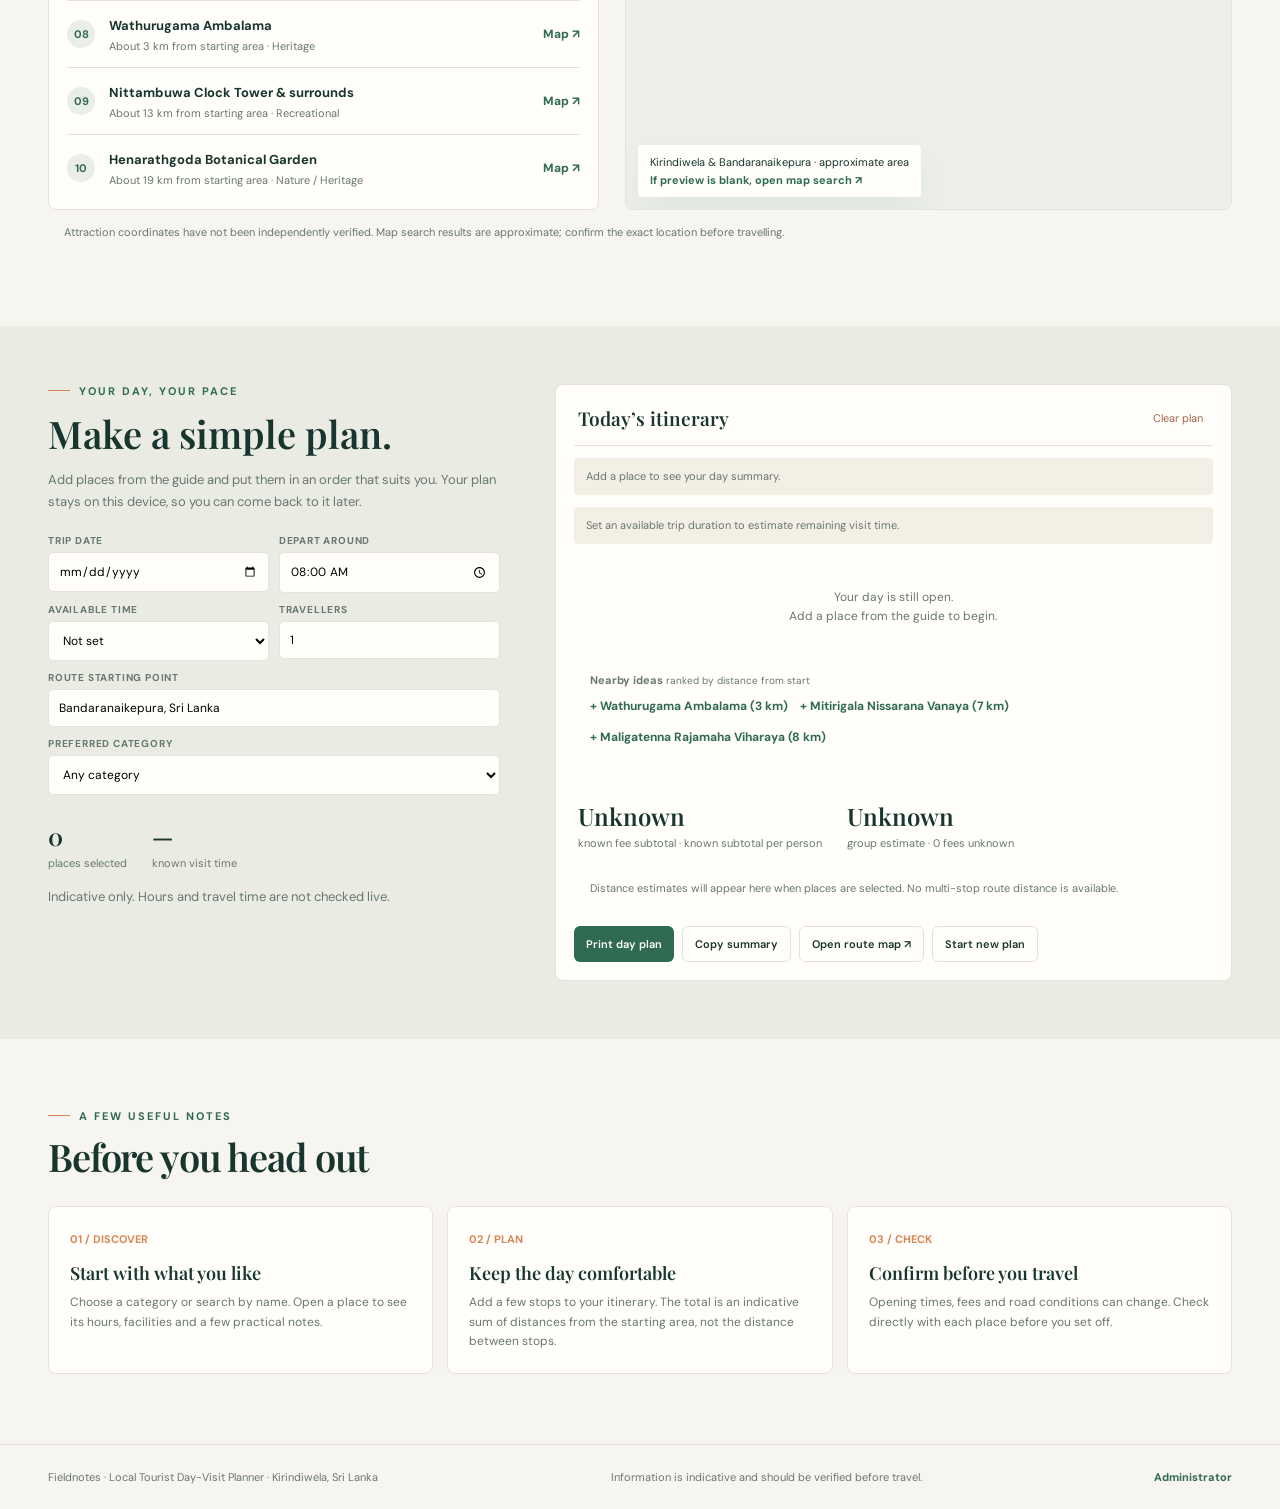
==== commit 82486f99: "Remove green hero overlay" ====
--- a/index.html
+++ b/index.html
@@ -35,7 +35,6 @@
                 <div class="scenic-art">
                     <img src="images/hero-stupa-sunset.png"
                         alt="Sri Lankan stupa and countryside at sunset">
-                    <div class="scenic-label">A little closer to home<small>Kirindiwela · Sri Lanka</small></div>
                 </div>
                 <div class="photo-note"><b>A little closer to home</b>10 places · within 25 km</div>
             </div>
--- a/styles.css
+++ b/styles.css
@@ -1065,33 +1065,10 @@
             color: #fff
         }
 
-        .scenic-art:after {
-            content: '';
-            position: absolute;
-            inset: 0;
-            background: linear-gradient(180deg, #102d2a2e, #102d2a66);
-        }
-
         .scenic-art img {
             width: 100%;
             height: 100%;
             object-fit: cover;
-        }
-
-        .scenic-label {
-            position: relative;
-            z-index: 1;
-            text-align: center;
-            font: 500 20px 'Playfair Display', serif;
-            letter-spacing: .04em
-        }
-
-        .scenic-label small {
-            display: block;
-            font: 600 10px 'DM Sans', sans-serif;
-            letter-spacing: .2em;
-            text-transform: uppercase;
-            margin-top: 8px
         }
 
         .reveal {
